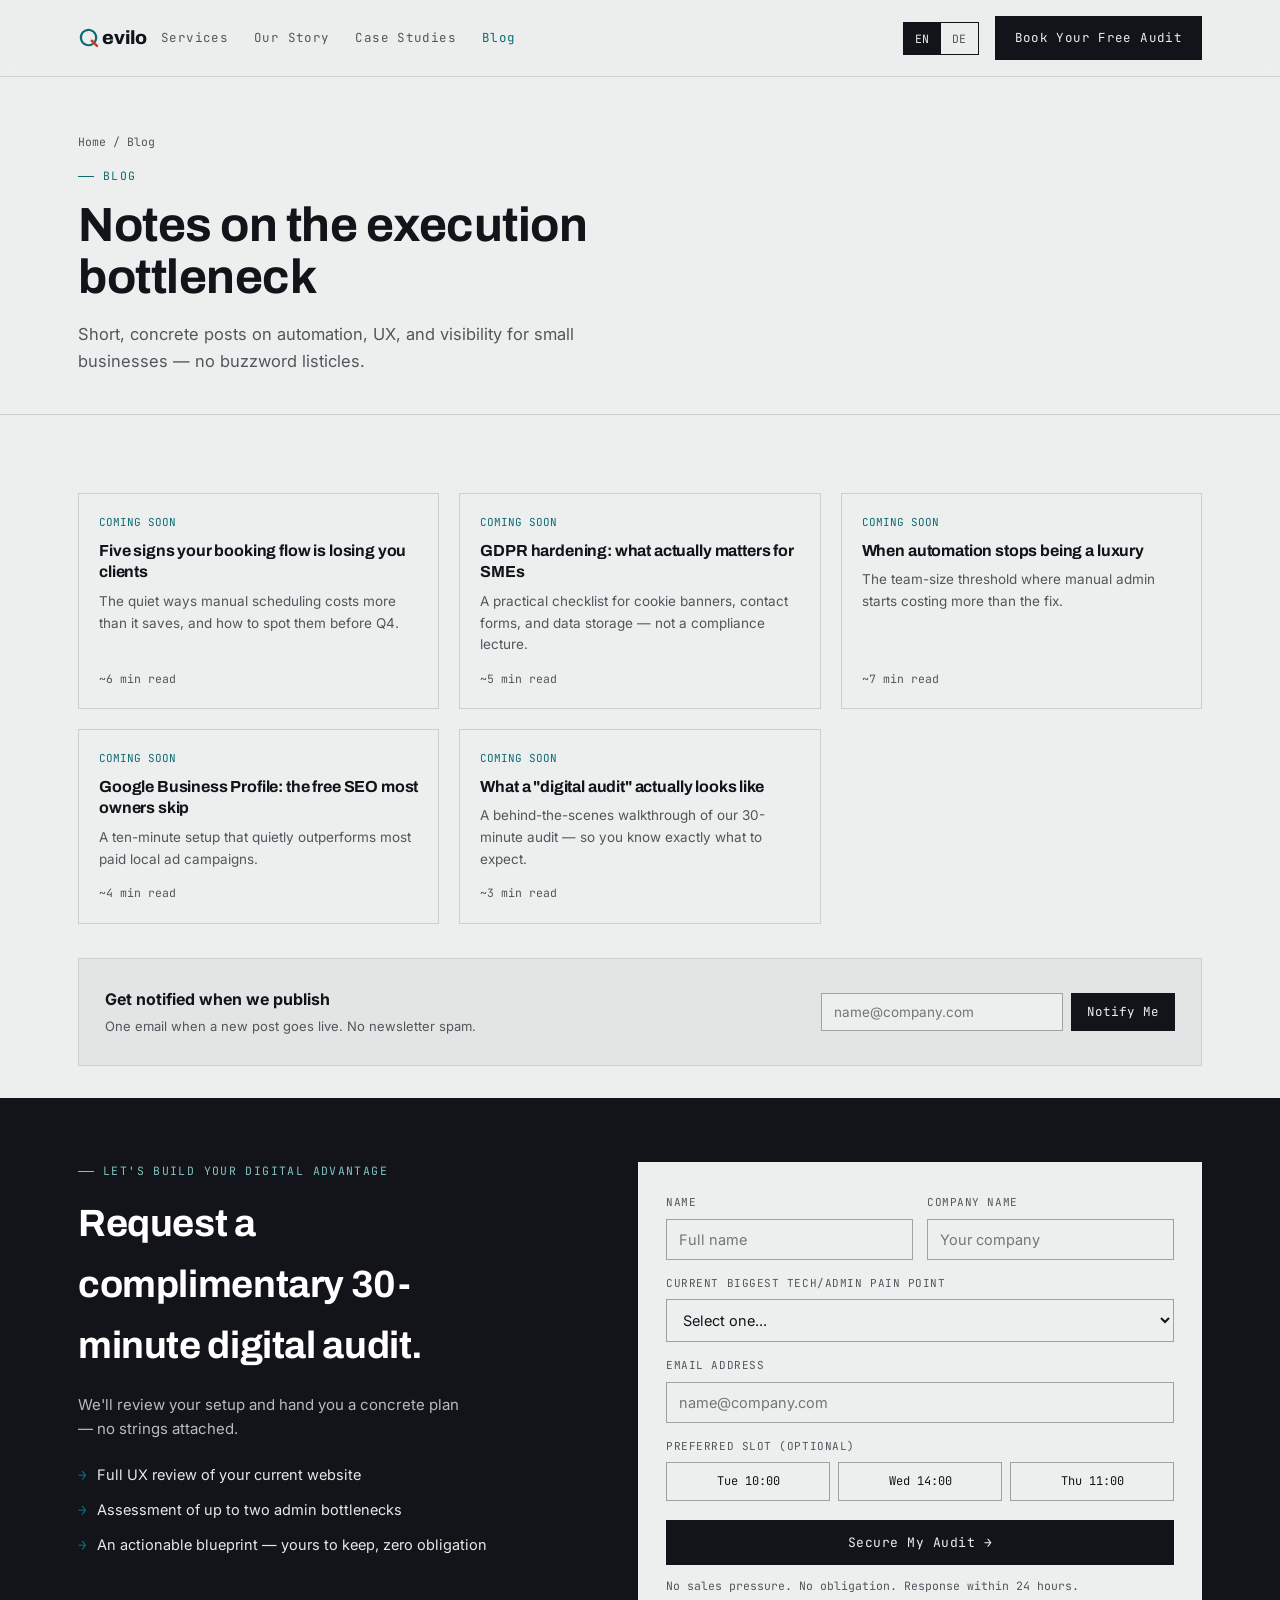
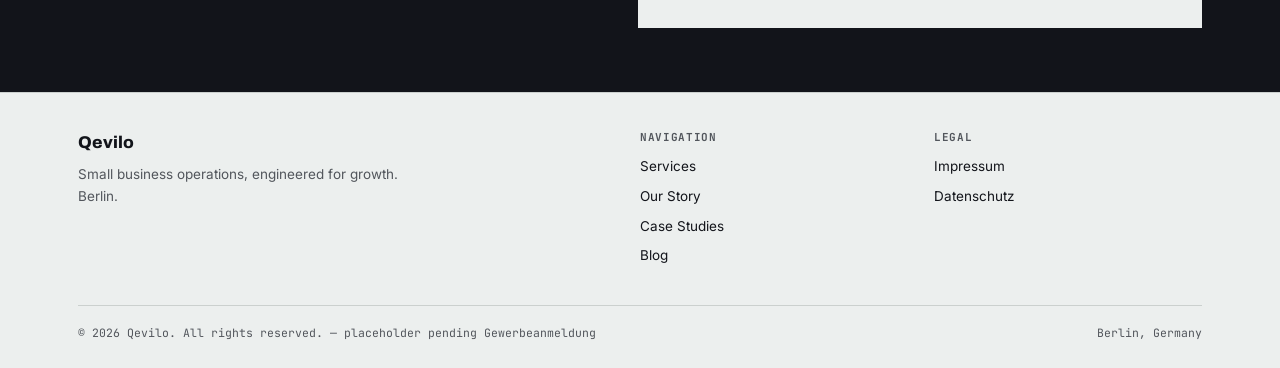
==== blog.html @ d96c0acb "Add files via upload" ====
<!DOCTYPE html>
<html lang="en" id="htmlRoot">
<head>
<meta charset="UTF-8">
<meta name="viewport" content="width=device-width, initial-scale=1.0">
<title>Blog — Qevilo</title>
<link rel="preconnect" href="https://fonts.googleapis.com">
<link href="https://fonts.googleapis.com/css2?family=Archivo:wght@500;600;700;800&family=Inter:wght@400;500;600&family=JetBrains+Mono:wght@400;500&display=swap" rel="stylesheet">
<style>
:root{
  --paper:#ECEFEE; --paper-alt:#E1E5E3; --ink:#12141A; --ink-soft:#52565C;
  --teal:#0E6B72; --teal-soft:#DCEAE9; --copper:#B5652D;
  --line:#CBD0CE; --line-strong:#9CA3A0;
  --display:'Archivo',sans-serif; --body:'Inter',sans-serif; --mono:'JetBrains Mono',monospace;
}
*{box-sizing:border-box;}
html{scroll-behavior:smooth;}
body{margin:0;background:var(--paper);color:var(--ink);font-family:var(--body);line-height:1.6;font-size:16px;-webkit-font-smoothing:antialiased;}
a{color:inherit;text-decoration:none;}
.wrap{max-width:1180px;margin:0 auto;padding:0 28px;}
h1,h2,h3{font-family:var(--display);font-weight:700;margin:0;letter-spacing:-0.01em;}
h2{font-size:clamp(27px,3.2vw,38px);}
.eyebrow{font-family:var(--mono);font-size:11.5px;letter-spacing:.12em;text-transform:uppercase;color:var(--teal);display:flex;align-items:center;gap:9px;margin-bottom:14px;}
.eyebrow::before{content:"";width:16px;height:1px;background:var(--teal);}
.spec-tag{font-family:var(--mono);font-size:11px;letter-spacing:.04em;padding:5px 9px;border:1px solid var(--line-strong);color:var(--ink-soft);display:inline-block;}
.ruler{height:22px;background-image:repeating-linear-gradient(90deg,var(--line-strong) 0 1px,transparent 1px 24px);border-bottom:1px solid var(--line);}
.bracket{position:relative;}
.bracket::before,.bracket::after{content:"";position:absolute;width:12px;height:12px;border:1.5px solid var(--teal);pointer-events:none;}
.bracket::before{top:-1px;left:-1px;border-right:none;border-bottom:none;}
.bracket::after{bottom:-1px;right:-1px;border-left:none;border-top:none;}

/* HEADER */
header{position:sticky;top:0;z-index:50;background:rgba(236,239,238,.94);backdrop-filter:blur(6px);border-bottom:1px solid var(--line);}
.navrow{display:flex;align-items:center;justify-content:space-between;padding:16px 28px;max-width:1180px;margin:0 auto;gap:14px;}
.brand{display:flex;align-items:center;gap:1px;font-family:var(--display);font-weight:800;font-size:19px;}
.brand-mark{width:23px;height:23px;flex:none;position:relative;top:1px;}
.nav-right{display:flex;align-items:center;gap:16px;margin-left:auto;}
nav{display:none;gap:26px;align-items:center;}
@media(min-width:980px){nav{display:flex;}}
nav a{font-family:var(--mono);font-size:12.5px;letter-spacing:.03em;color:var(--ink-soft);}
nav a:hover, nav a.active{color:var(--teal);}
.btn{font-family:var(--mono);font-size:12.5px;letter-spacing:.03em;padding:11px 19px;cursor:pointer;border:1px solid var(--ink);transition:all .15s;display:inline-block;}
.btn-primary{background:var(--ink);color:var(--paper);}
.btn-primary:hover{background:var(--teal);border-color:var(--teal);}
.btn-ghost{background:transparent;color:var(--ink);}
.btn-ghost:hover{border-color:var(--teal);color:var(--teal);}
.nav-cta{display:none;}
@media(min-width:720px){.nav-cta{display:inline-block;}}
.lang-toggle{display:flex;border:1px solid var(--ink);font-family:var(--mono);flex:none;}
.lang-btn{padding:8px 11px;background:transparent;border:none;cursor:pointer;color:var(--ink-soft);font-family:var(--mono);font-size:11.5px;letter-spacing:.03em;}
.lang-btn.active{background:var(--ink);color:var(--paper);}

/* SUBPAGE HERO */
.subhero{padding:56px 0 40px;border-bottom:1px solid var(--line);}
.subhero h1{font-size:clamp(32px,4.4vw,48px);line-height:1.08;max-width:20ch;}
.subhero p.lead{font-size:16.5px;color:var(--ink-soft);max-width:56ch;margin:18px 0 0;}
.crumb{font-family:var(--mono);font-size:11.5px;color:var(--ink-soft);margin-bottom:16px;}
.crumb a:hover{color:var(--teal);}

/* HOME HERO */
.hero{padding:70px 0 44px;}
.hero-grid{display:grid;grid-template-columns:1fr;gap:40px;align-items:center;}
@media(min-width:980px){.hero-grid{grid-template-columns:1.05fr .95fr;gap:24px;}}
.hero h1{font-size:clamp(34px,4.6vw,54px);line-height:1.06;}
.hero h1 .accent{color:var(--teal);}
.hero p.lead{font-size:17px;color:var(--ink-soft);max-width:48ch;margin:20px 0 28px;}
.hero-ctas{display:flex;gap:14px;flex-wrap:wrap;}
.spec-strip{display:flex;gap:10px;flex-wrap:wrap;margin-top:26px;}

.stripline{border-top:1px solid var(--line);border-bottom:1px solid var(--line);}
.stripgrid{display:grid;grid-template-columns:repeat(2,1fr);}
@media(min-width:720px){.stripgrid{grid-template-columns:repeat(3,1fr);}}
.stripcell{padding:20px 24px;border-right:1px solid var(--line);}
.stripcell:last-child{border-right:none;}
.stripcell p{margin:0;font-size:14px;color:var(--ink-soft);}
.stripcell .lbl{font-family:var(--mono);font-size:11px;color:var(--teal);letter-spacing:.06em;text-transform:uppercase;margin-bottom:6px;}

.sec-head{padding:62px 0 32px;}
.sec-head h2{max-width:20ch;}
.sec-sub{color:var(--ink-soft);max-width:58ch;margin-top:14px;font-size:15.5px;}

/* AUDIENCE CHIPS */
.chip-row{display:flex;gap:10px;flex-wrap:wrap;margin-top:20px;}
.chip{font-family:var(--mono);font-size:12px;padding:7px 13px;border:1px solid var(--line-strong);border-radius:999px;color:var(--ink-soft);}

/* PAIN */
.pain{background:var(--ink);color:var(--paper);}
.pain .eyebrow{color:#7FC4C0;}
.pain .eyebrow::before{background:#7FC4C0;}
.pain h2{color:#fff;max-width:24ch;}
.pain p{color:#B7BBC0;font-size:15.5px;max-width:70ch;margin:16px 0 0;}
.pain p strong{color:#fff;font-weight:600;}

/* GLANCE GRID (services discoverability) */
.glance-grid{display:grid;grid-template-columns:repeat(2,1fr);gap:1px;background:var(--line);border:1px solid var(--line);margin-top:24px;}
@media(min-width:700px){.glance-grid{grid-template-columns:repeat(4,1fr);}}
.glance-tile{background:var(--paper);padding:20px 16px;transition:background .15s;}
.glance-tile:hover{background:var(--teal-soft);}
.glance-tile .gicon{font-size:18px;margin-bottom:8px;}
.glance-tile .gtitle{font-family:var(--display);font-weight:700;font-size:13.5px;line-height:1.3;margin-bottom:4px;}
.glance-tile .gline{font-size:12px;color:var(--ink-soft);line-height:1.4;}

/* PILLARS */
.pillar-block{padding:50px 0;border-top:1px solid var(--line);}
.pillar-head{display:flex;align-items:baseline;gap:14px;flex-wrap:wrap;margin-bottom:8px;}
.pillar-head .picon{font-size:24px;}
.pillar-head h2{font-size:26px;max-width:none;}
.pillar-intro{color:var(--ink-soft);font-size:15px;max-width:64ch;margin:10px 0 26px;}
.svc-grid{display:grid;grid-template-columns:1fr;gap:1px;background:var(--line);border:1px solid var(--line);}
@media(min-width:760px){.svc-grid{grid-template-columns:repeat(3,1fr);}}
.svc-card{background:var(--paper);padding:24px 22px;}
.svc-card .snum{font-family:var(--mono);font-size:11px;color:var(--teal);letter-spacing:.06em;margin-bottom:8px;}
.svc-card h3{font-size:16.5px;margin:0 0 9px;line-height:1.35;}
.svc-card p{font-size:13.5px;color:var(--ink-soft);margin:0 0 10px;}
.svc-card .outcome{font-family:var(--mono);font-size:11.5px;color:var(--copper);border-top:1px solid var(--line);padding-top:10px;margin-top:10px;}

/* Legacy compact pillar card (used on home teaser) */
.pillars-grid{display:grid;grid-template-columns:1fr;gap:1px;background:var(--line);border:1px solid var(--line);margin-top:10px;}
@media(min-width:820px){.pillars-grid{grid-template-columns:repeat(4,1fr);}}
.pillar-card{background:var(--paper);padding:26px 22px;}
.pillar-card .picon{font-size:20px;margin-bottom:10px;}
.pillar-card .pnum{font-family:var(--mono);font-size:11px;color:var(--teal);letter-spacing:.06em;}
.pillar-card h3{font-size:16.5px;margin:8px 0 8px;line-height:1.3;}
.pillar-card>p.desc{font-size:13.5px;color:var(--ink-soft);margin:0 0 12px;}
.pillar-card .more{font-family:var(--mono);font-size:11.5px;color:var(--teal);}

/* LIFECYCLE */
.life-list{display:grid;grid-template-columns:1fr;gap:1px;background:var(--line);border:1px solid var(--line);margin-top:20px;}
@media(min-width:820px){.life-list{grid-template-columns:repeat(3,1fr);}}
.life-item{background:var(--paper);padding:26px 24px;}
.life-item .ln{font-family:var(--mono);font-size:11px;color:var(--copper);letter-spacing:.06em;margin-bottom:8px;}
.life-item h4{font-family:var(--display);font-size:17px;margin:0 0 8px;font-weight:700;}
.life-item p{font-size:13.5px;color:var(--ink-soft);margin:0;}

/* VALUES (our story) */
.value-grid{display:grid;grid-template-columns:1fr;gap:1px;background:var(--line);border:1px solid var(--line);margin-top:20px;}
@media(min-width:760px){.value-grid{grid-template-columns:repeat(3,1fr);}}
.value-card{background:var(--paper);padding:26px 22px;}
.value-card .vnum{font-family:var(--mono);font-size:11px;color:var(--teal);letter-spacing:.06em;margin-bottom:8px;}
.value-card h3{font-size:17px;margin:0 0 8px;}
.value-card p{font-size:13.5px;color:var(--ink-soft);margin:0;}

.who{border-top:1px solid var(--line);border-bottom:1px solid var(--line);}

.about{border-top:1px solid var(--line);border-bottom:1px solid var(--line);background:var(--paper-alt);}
.about-grid{display:grid;grid-template-columns:1fr;gap:30px;padding:60px 0;}
@media(min-width:900px){.about-grid{grid-template-columns:1fr 1fr;}}
.about h2{max-width:none;}
.about p{color:var(--ink-soft);font-size:15px;margin:16px 0 0;}
.about-specs{display:flex;flex-direction:column;gap:1px;background:var(--line);border:1px solid var(--line);align-self:start;}
.about-spec{background:var(--paper);padding:16px 20px;display:flex;justify-content:space-between;font-family:var(--mono);font-size:12.5px;gap:10px;}
.about-spec span:first-child{color:var(--ink-soft);}
.about-spec span:last-child{color:var(--ink);font-weight:500;text-align:right;}

/* CASE STUDIES / PILOT */
.pilot-grid{display:grid;grid-template-columns:1fr;gap:1px;background:var(--line);border:1px solid var(--line);margin-top:20px;}
@media(min-width:800px){.pilot-grid{grid-template-columns:repeat(3,1fr);}}
.pilot-card{background:var(--paper);padding:26px 22px;}
.pilot-card .slot{font-family:var(--mono);font-size:11px;color:var(--teal);letter-spacing:.06em;margin-bottom:9px;}
.pilot-card h4{font-family:var(--display);font-size:17px;margin:0 0 8px;}
.pilot-card p{color:var(--ink-soft);font-size:13.5px;margin:0;}

.includes-grid{display:grid;grid-template-columns:1fr;gap:1px;background:var(--line);border:1px solid var(--line);margin-top:20px;}
@media(min-width:760px){.includes-grid{grid-template-columns:repeat(2,1fr);}}
.includes-card{background:var(--paper);padding:22px;display:flex;gap:14px;align-items:flex-start;}
.includes-card .inum{font-family:var(--mono);font-size:13px;color:var(--copper);flex:none;}
.includes-card h4{font-size:15.5px;margin:0 0 6px;}
.includes-card p{font-size:13.5px;color:var(--ink-soft);margin:0;}

/* BLOG */
.blog-grid{display:grid;grid-template-columns:1fr;gap:20px;margin-top:16px;}
@media(min-width:760px){.blog-grid{grid-template-columns:repeat(3,1fr);}}
.blog-card{border:1px solid var(--line);background:var(--paper);padding:20px;display:flex;flex-direction:column;}
.blog-card .date{font-family:var(--mono);font-size:11px;color:var(--teal);margin-bottom:8px;}
.blog-card h3{font-size:16px;margin:0 0 8px;line-height:1.35;}
.blog-card p{font-size:13.5px;color:var(--ink-soft);margin:0;flex:1;}
.blog-card .rd{font-family:var(--mono);font-size:11.5px;color:var(--ink-soft);margin-top:14px;}
.notify-box{border:1px solid var(--line);background:var(--paper-alt);padding:28px 26px;margin-top:34px;display:flex;flex-wrap:wrap;gap:16px;align-items:center;justify-content:space-between;}
.notify-box h4{font-size:16px;margin:0 0 4px;}
.notify-box p{font-size:13px;color:var(--ink-soft);margin:0;}
.notify-form{display:flex;gap:8px;flex-wrap:wrap;}
.notify-form input{padding:10px 12px;border:1px solid var(--line-strong);background:var(--paper);font-family:var(--body);font-size:13.5px;min-width:220px;}
.notify-form button{padding:10px 16px;background:var(--ink);color:var(--paper);border:none;font-family:var(--mono);font-size:12.5px;cursor:pointer;}
.notify-form button:hover{background:var(--teal);}

/* FINAL CTA / FORM */
.final-cta{background:var(--ink);color:var(--paper);}
.final-grid{display:grid;grid-template-columns:1fr;gap:0;padding:64px 0;}
@media(min-width:940px){.final-grid{grid-template-columns:.95fr 1.05fr;gap:50px;}}
.final-cta h2{color:#fff;max-width:18ch;}
.final-cta .eyebrow{color:#7FC4C0;}
.final-cta .eyebrow::before{background:#7FC4C0;}
.final-intro{color:#B7BBC0;font-size:15px;margin:16px 0 22px;max-width:44ch;}
.checklist{list-style:none;margin:0;padding:0;display:flex;flex-direction:column;gap:12px;}
.checklist li{display:flex;gap:10px;align-items:flex-start;font-size:14.5px;color:#E6E8E6;}
.checklist li .ck{color:var(--teal);font-family:var(--mono);flex:none;}
.form-panel{background:var(--paper);color:var(--ink);padding:32px 28px;}
.field{margin-bottom:15px;}
.field label{display:block;font-family:var(--mono);font-size:11px;letter-spacing:.05em;text-transform:uppercase;color:var(--ink-soft);margin-bottom:7px;}
.field input,.field select,.field textarea{width:100%;padding:11px 12px;border:1px solid var(--line-strong);background:var(--paper);font-family:var(--body);font-size:14.5px;color:var(--ink);}
.field input:focus,.field select:focus,.field textarea:focus{outline:2px solid var(--teal);outline-offset:1px;border-color:var(--teal);}
.field-row{display:grid;grid-template-columns:1fr 1fr;gap:14px;}
.slot-grid{display:grid;grid-template-columns:repeat(3,1fr);gap:8px;margin-top:6px;}
.slot{font-family:var(--mono);font-size:12px;padding:9px 6px;text-align:center;border:1px solid var(--line-strong);cursor:pointer;background:var(--paper);transition:all .12s;}
.slot:hover{border-color:var(--teal);}
.slot.active{background:var(--teal);color:#fff;border-color:var(--teal);}
.submit-btn{width:100%;padding:14px;background:var(--ink);color:var(--paper);border:none;font-family:var(--mono);font-size:13px;letter-spacing:.04em;cursor:pointer;margin-top:4px;transition:background .15s;}
.submit-btn:hover{background:var(--teal);}
.form-note{font-family:var(--mono);font-size:11.5px;color:var(--ink-soft);margin-top:12px;}
.confirm{display:none;text-align:center;padding:30px 10px;}
.confirm.show{display:block;}
.confirm .check{width:42px;height:42px;border-radius:50%;background:var(--teal);color:#fff;display:flex;align-items:center;justify-content:center;margin:0 auto 14px;font-size:19px;}
.confirm h4{font-family:var(--display);font-size:18px;margin:0 0 8px;}
.confirm p{color:var(--ink-soft);font-size:13.5px;}

footer{border-top:1px solid var(--line);padding:36px 0 26px;}
.foot-grid{display:grid;grid-template-columns:1fr;gap:26px;}
@media(min-width:760px){.foot-grid{grid-template-columns:2fr 1fr 1fr;}}
.foot-brand{font-family:var(--display);font-weight:800;font-size:17px;margin-bottom:8px;}
.foot-col h5{font-family:var(--mono);font-size:11px;text-transform:uppercase;letter-spacing:.06em;color:var(--ink-soft);margin:0 0 10px;}
.foot-col a{display:block;font-size:13.5px;color:var(--ink);margin-bottom:8px;}
.foot-col a:hover{color:var(--teal);}
.foot-bottom{margin-top:30px;padding-top:18px;border-top:1px solid var(--line);display:flex;justify-content:space-between;flex-wrap:wrap;gap:10px;font-family:var(--mono);font-size:11.5px;color:var(--ink-soft);}
::selection{background:var(--teal);color:#fff;}
@media (prefers-reduced-motion: reduce){html{scroll-behavior:auto;}}

</style>
</head>
<body>

<header>
  <div class="navrow">
    <a href="index.html" class="brand">
      <svg class="brand-mark" viewBox="0 0 24 24" fill="none"><path d="M15.24 17.78A8 8 0 1 1 17.78 15.24" stroke="#0E6B72" stroke-width="2.2" stroke-linecap="round"/><path d="M14.3 14.3L19.8 19.8" stroke="#C23B2B" stroke-width="2.6" stroke-linecap="round"/></svg><span>evilo</span>
    </a>
    <nav>
      <a href="services.html" data-en="Services" data-de="Leistungen">Services</a>
      <a href="our-story.html" data-en="Our Story" data-de="Unsere Geschichte">Our Story</a>
      <a href="case-studies.html" data-en="Case Studies" data-de="Referenzen">Case Studies</a>
      <a href="blog.html" class="active" data-en="Blog" data-de="Blog">Blog</a>
    </nav>
    <div class="nav-right">
      <div class="lang-toggle">
        <button class="lang-btn active" data-lang="en">EN</button>
        <button class="lang-btn" data-lang="de">DE</button>
      </div>
      <a href="#audit" class="btn btn-primary nav-cta" data-en="Book Your Free Audit" data-de="Kostenlosen Audit buchen">Book Your Free Audit</a>
    </div>
  </div>
</header>

<main>

  <section class="subhero">
    <div class="wrap">
      <div class="crumb"><a href="index.html" data-en="Home" data-de="Start">Home</a> / <span data-en="Blog" data-de="Blog">Blog</span></div>
      <div class="eyebrow" data-en="BLOG" data-de="BLOG">BLOG</div>
      <h1 data-en="Notes on the execution bottleneck" data-de="Notizen zum Umsetzungsengpass">Notes on the execution bottleneck</h1>
      <p class="lead" data-en="Short, concrete posts on automation, UX, and visibility for small businesses — no buzzword listicles." data-de="Kurze, konkrete Beiträge zu Automatisierung, UX und Sichtbarkeit für kleine Unternehmen — keine Buzzword-Listicles.">Short, concrete posts on automation, UX, and visibility for small businesses — no buzzword listicles.</p>
    </div>
  </section>

  <section class="sec-head">
    <div class="wrap">
      <div class="blog-grid">
        <div class="blog-card">
          <div class="date" data-en="COMING SOON" data-de="IN KÜRZE">COMING SOON</div>
          <h3 data-en="Five signs your booking flow is losing you clients" data-de="Fünf Anzeichen, dass Ihr Buchungsprozess Kunden kostet">Five signs your booking flow is losing you clients</h3>
          <p data-en="The quiet ways manual scheduling costs more than it saves, and how to spot them before Q4." data-de="Wie manuelle Terminplanung still und leise mehr kostet, als sie spart — und wie Sie es rechtzeitig erkennen.">The quiet ways manual scheduling costs more than it saves, and how to spot them before Q4.</p>
          <div class="rd" data-en="~6 min read" data-de="~6 Min. Lesezeit">~6 min read</div>
        </div>
        <div class="blog-card">
          <div class="date" data-en="COMING SOON" data-de="IN KÜRZE">COMING SOON</div>
          <h3 data-en="GDPR hardening: what actually matters for SMEs" data-de="DSGVO-Härtung: Was für KMU wirklich zählt">GDPR hardening: what actually matters for SMEs</h3>
          <p data-en="A practical checklist for cookie banners, contact forms, and data storage — not a compliance lecture." data-de="Eine praktische Checkliste für Cookie-Banner, Kontaktformulare und Datenspeicherung — keine Compliance-Vorlesung.">A practical checklist for cookie banners, contact forms, and data storage — not a compliance lecture.</p>
          <div class="rd" data-en="~5 min read" data-de="~5 Min. Lesezeit">~5 min read</div>
        </div>
        <div class="blog-card">
          <div class="date" data-en="COMING SOON" data-de="IN KÜRZE">COMING SOON</div>
          <h3 data-en="When automation stops being a luxury" data-de="Wann Automatisierung kein Luxus mehr ist">When automation stops being a luxury</h3>
          <p data-en="The team-size threshold where manual admin starts costing more than the fix." data-de="Ab welcher Teamgröße manuelle Verwaltung mehr kostet als die Lösung.">The team-size threshold where manual admin starts costing more than the fix.</p>
          <div class="rd" data-en="~7 min read" data-de="~7 Min. Lesezeit">~7 min read</div>
        </div>
        <div class="blog-card">
          <div class="date" data-en="COMING SOON" data-de="IN KÜRZE">COMING SOON</div>
          <h3 data-en="Google Business Profile: the free SEO most owners skip" data-de="Google-Unternehmensprofil: die kostenlose SEO, die viele auslassen">Google Business Profile: the free SEO most owners skip</h3>
          <p data-en="A ten-minute setup that quietly outperforms most paid local ad campaigns." data-de="Ein Zehn-Minuten-Setup, das die meisten bezahlten lokalen Kampagnen leise übertrifft.">A ten-minute setup that quietly outperforms most paid local ad campaigns.</p>
          <div class="rd" data-en="~4 min read" data-de="~4 Min. Lesezeit">~4 min read</div>
        </div>
        <div class="blog-card">
          <div class="date" data-en="COMING SOON" data-de="IN KÜRZE">COMING SOON</div>
          <h3 data-en="What a 'digital audit' actually looks like" data-de="Wie ein „Digital-Audit“ wirklich aussieht">What a "digital audit" actually looks like</h3>
          <p data-en="A behind-the-scenes walkthrough of our 30-minute audit — so you know exactly what to expect." data-de="Ein Blick hinter die Kulissen unseres 30-minütigen Audits — damit Sie genau wissen, was Sie erwartet.">A behind-the-scenes walkthrough of our 30-minute audit — so you know exactly what to expect.</p>
          <div class="rd" data-en="~3 min read" data-de="~3 Min. Lesezeit">~3 min read</div>
        </div>
      </div>

      <div class="notify-box">
        <div>
          <h4 data-en="Get notified when we publish" data-de="Benachrichtigung bei Veröffentlichung">Get notified when we publish</h4>
          <p data-en="One email when a new post goes live. No newsletter spam." data-de="Eine E-Mail, wenn ein neuer Beitrag online ist. Kein Newsletter-Spam.">One email when a new post goes live. No newsletter spam.</p>
        </div>
        <form id="notifyForm" class="notify-form">
          <input type="email" required data-en-ph="name@company.com" data-de-ph="name@firma.de" placeholder="name@company.com">
          <button type="submit" data-en="Notify Me" data-de="Benachrichtigen">Notify Me</button>
        </form>
      </div>
    </div>
  </section>

  <!-- FINAL CTA -->
  <section id="audit" class="final-cta">
    <div class="wrap">
      <div class="final-grid">
        <div>
          <div class="eyebrow" data-en="LET'S BUILD YOUR DIGITAL ADVANTAGE" data-de="LASSEN SIE UNS IHREN VORTEIL AUFBAUEN">LET'S BUILD YOUR DIGITAL ADVANTAGE</div>
          <h2 data-en="Request a complimentary 30-minute digital audit." data-de="Kostenloses 30-minütiges Digital-Audit anfragen.">Request a complimentary 30-minute digital audit.</h2>
          <p class="final-intro" data-en="We'll review your setup and hand you a concrete plan — no strings attached." data-de="Wir prüfen Ihre Situation und liefern Ihnen einen konkreten Plan — ganz ohne Verpflichtung.">We'll review your setup and hand you a concrete plan — no strings attached.</p>
          <ul class="checklist">
            <li><span class="ck">→</span><span data-en="Full UX review of your current website" data-de="Vollständige UX-Prüfung Ihrer aktuellen Webseite">Full UX review of your current website</span></li>
            <li><span class="ck">→</span><span data-en="Assessment of up to two admin bottlenecks" data-de="Bewertung von bis zu zwei Verwaltungsengpässen">Assessment of up to two admin bottlenecks</span></li>
            <li><span class="ck">→</span><span data-en="An actionable blueprint — yours to keep, zero obligation" data-de="Ein umsetzbarer Plan — für Sie, ganz ohne Verpflichtung">An actionable blueprint — yours to keep, zero obligation</span></li>
          </ul>
        </div>
        <div class="form-panel">
          <form id="auditForm">
            <div class="field-row">
              <div class="field"><label data-en="Name" data-de="Name">Name</label><input id="fname" type="text" required data-en-ph="Full name" data-de-ph="Vor- und Nachname" placeholder="Full name"></div>
              <div class="field"><label data-en="Company Name" data-de="Unternehmen">Company Name</label><input id="fcompany" type="text" required data-en-ph="Your company" data-de-ph="Firmenname" placeholder="Your company"></div>
            </div>
            <div class="field">
              <label data-en="Current Biggest Tech/Admin Pain Point" data-de="Größte aktuelle Herausforderung">Current Biggest Tech/Admin Pain Point</label>
              <select id="fpain" required>
                <option value="" data-en="Select one..." data-de="Bitte wählen...">Select one...</option>
                <option data-en="Outdated Website" data-de="Veraltete Webseite">Outdated Website</option>
                <option data-en="Manual Data Entry" data-de="Manuelle Dateneingabe">Manual Data Entry</option>
                <option data-en="Disconnected Software" data-de="Getrennte Software-Tools">Disconnected Software</option>
                <option data-en="Low Visibility / SEO" data-de="Geringe Sichtbarkeit / SEO">Low Visibility / SEO</option>
                <option data-en="Other" data-de="Sonstiges">Other</option>
              </select>
            </div>
            <div class="field"><label data-en="Email Address" data-de="E-Mail-Adresse">Email Address</label><input id="femail" type="email" required data-en-ph="name@company.com" data-de-ph="name@firma.de" placeholder="name@company.com"></div>
            <div class="field">
              <label data-en="Preferred Slot (optional)" data-de="Wunschtermin (optional)">Preferred Slot (optional)</label>
              <div class="slot-grid">
                <div class="slot" data-en-slot="Tue 14.07 · 10:00" data-de-slot="Di 14.07 · 10:00">Tue 10:00</div>
                <div class="slot" data-en-slot="Wed 15.07 · 14:00" data-de-slot="Mi 15.07 · 14:00">Wed 14:00</div>
                <div class="slot" data-en-slot="Thu 16.07 · 11:00" data-de-slot="Do 16.07 · 11:00">Thu 11:00</div>
              </div>
            </div>
            <button type="submit" class="submit-btn" data-en="Secure My Audit →" data-de="Audit jetzt sichern →">Secure My Audit →</button>
            <div class="form-note" data-en="No sales pressure. No obligation. Response within 24 hours." data-de="Kein Verkaufsdruck. Keine Verpflichtung. Antwort innerhalb von 24 Stunden.">No sales pressure. No obligation. Response within 24 hours.</div>
          </form>
          <div class="confirm" id="confirmBox">
            <div class="check">✓</div>
            <h4 data-en="Audit request received." data-de="Anfrage erhalten.">Audit request received.</h4>
            <p id="confirmText" data-en="We'll confirm your slot by email within 24 hours." data-de="Wir bestätigen Ihren Termin per E-Mail innerhalb von 24 Stunden.">We'll confirm your slot by email within 24 hours.</p>
          </div>
        </div>
      </div>
    </div>
  </section>

</main>

<footer>
  <div class="wrap">
    <div class="foot-grid">
      <div>
        <div class="foot-brand">Qevilo</div>
        <p style="color:var(--ink-soft);font-size:13.5px;max-width:36ch;margin:0;" data-en="Small business operations, engineered for growth. Berlin." data-de="Prozesse für kleine Unternehmen, konstruiert für Wachstum. Berlin.">Small business operations, engineered for growth. Berlin.</p>
      </div>
      <div class="foot-col">
        <h5 data-en="Navigation" data-de="Navigation">Navigation</h5>
        <a href="services.html" data-en="Services" data-de="Leistungen">Services</a>
        <a href="our-story.html" data-en="Our Story" data-de="Unsere Geschichte">Our Story</a>
        <a href="case-studies.html" data-en="Case Studies" data-de="Referenzen">Case Studies</a>
        <a href="blog.html" data-en="Blog" data-de="Blog">Blog</a>
      </div>
      <div class="foot-col">
        <h5 data-en="Legal" data-de="Rechtliches">Legal</h5>
        <a href="#">Impressum</a>
        <a href="#">Datenschutz</a>
      </div>
    </div>
    <div class="foot-bottom">
      <span data-en="© 2026 Qevilo. All rights reserved. — placeholder pending Gewerbeanmeldung" data-de="© 2026 Qevilo. Alle Rechte vorbehalten. — Platzhalter, wird nach Gewerbeanmeldung ergänzt">© 2026 Qevilo. All rights reserved. — placeholder pending Gewerbeanmeldung</span>
      <span data-en="Berlin, Germany" data-de="Berlin, Deutschland">Berlin, Germany</span>
    </div>
  </div>
</footer>

<script>
var currentLang = 'en';

function applyLang(lang){
  currentLang = lang;
  var root = document.getElementById('htmlRoot');
  if(root) root.lang = lang;

  document.querySelectorAll('[data-en]:not([data-en-html]):not([data-en-ph]):not([data-en-slot])').forEach(function(el){
    var val = el.getAttribute('data-' + lang);
    if(val !== null) el.textContent = val;
  });
  document.querySelectorAll('[data-en-html]').forEach(function(el){
    var val = el.getAttribute('data-' + lang + '-html');
    if(val !== null) el.innerHTML = val;
  });
  document.querySelectorAll('[data-en-ph]').forEach(function(el){
    var val = el.getAttribute('data-' + lang + '-ph');
    if(val !== null) el.placeholder = val;
  });
  document.querySelectorAll('.slot[data-en-slot]').forEach(function(el){
    var full = el.getAttribute('data-' + lang + '-slot');
    if(full){
      var parts = full.split(' · ');
      var day = parts[0].split(' ')[0];
      var time = parts[1];
      el.textContent = day + ' ' + time;
    }
  });
  document.querySelectorAll('.lang-btn').forEach(function(b){
    b.classList.toggle('active', b.dataset.lang === lang);
  });
}

document.addEventListener('DOMContentLoaded', function(){
  document.querySelectorAll('.lang-btn').forEach(function(b){
    b.addEventListener('click', function(){ applyLang(b.dataset.lang); });
  });

  document.querySelectorAll('.slot').forEach(function(s){
    s.addEventListener('click', function(){
      document.querySelectorAll('.slot').forEach(function(x){x.classList.remove('active');});
      s.classList.add('active');
    });
  });

  var auditForm = document.getElementById('auditForm');
  if(auditForm){
    auditForm.addEventListener('submit', function(e){
      e.preventDefault();
      var active = document.querySelector('.slot.active');
      var nameField = document.getElementById('fname');
      var name = (nameField && nameField.value) || (currentLang === 'de' ? 'dort' : 'there');
      var firstName = name.split(' ')[0];
      var confirmText = document.getElementById('confirmText');
      var slotLabel = active ? active.getAttribute('data-' + currentLang + '-slot') : null;
      if(currentLang === 'de'){
        confirmText.textContent = slotLabel
          ? 'Wir bestätigen Ihr Audit am ' + slotLabel + ' per E-Mail innerhalb von 24 Stunden, ' + firstName + '.'
          : 'Wir melden uns innerhalb von 24 Stunden, um einen passenden Termin zu finden, ' + firstName + '.';
      } else {
        confirmText.textContent = slotLabel
          ? 'We\'ll confirm your audit for ' + slotLabel + ' by email within 24 hours, ' + firstName + '.'
          : 'We\'ll reach out within 24 hours to find a time that works, ' + firstName + '.';
      }
      this.style.display = 'none';
      document.getElementById('confirmBox').classList.add('show');
    });
  }

  var notifyForm = document.getElementById('notifyForm');
  if(notifyForm){
    notifyForm.addEventListener('submit', function(e){
      e.preventDefault();
      var btn = this.querySelector('button');
      btn.textContent = currentLang === 'de' ? 'Angemeldet ✓' : 'Subscribed ✓';
    });
  }
});

</script>
</body>
</html>
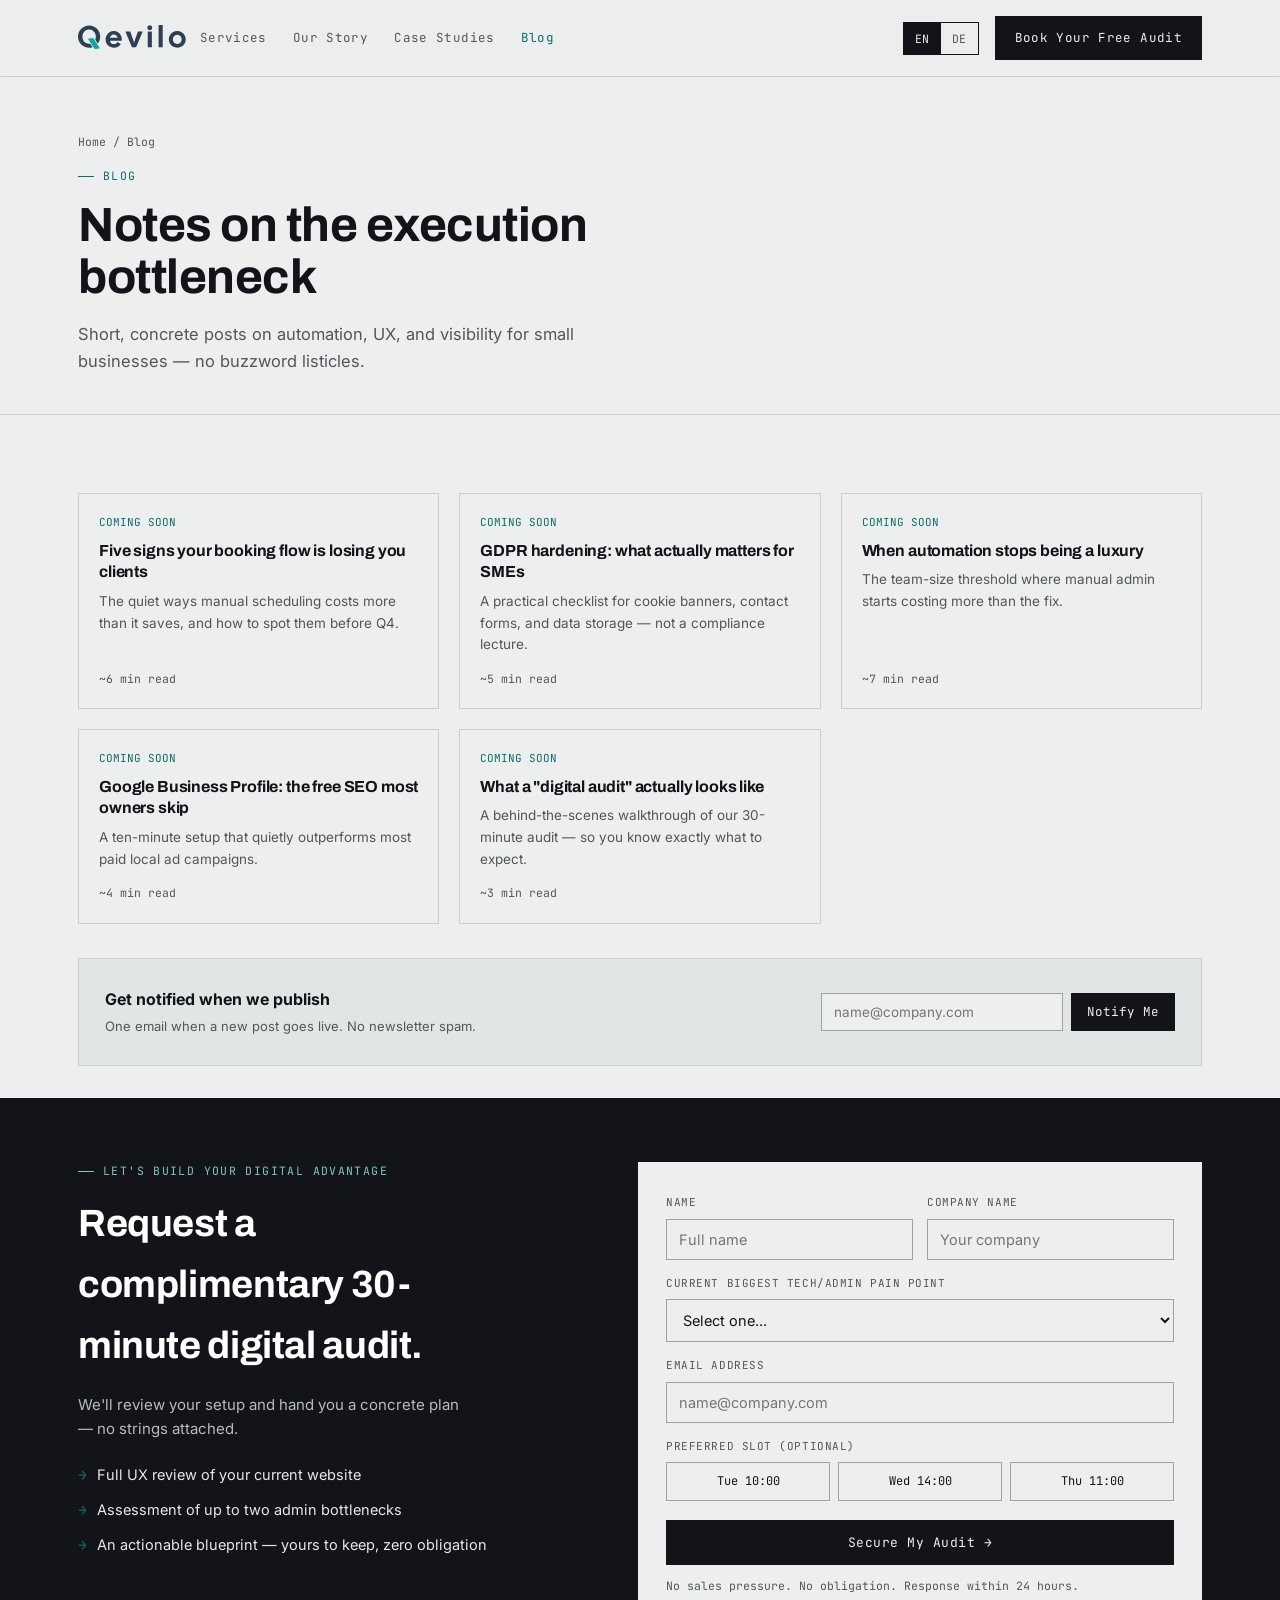
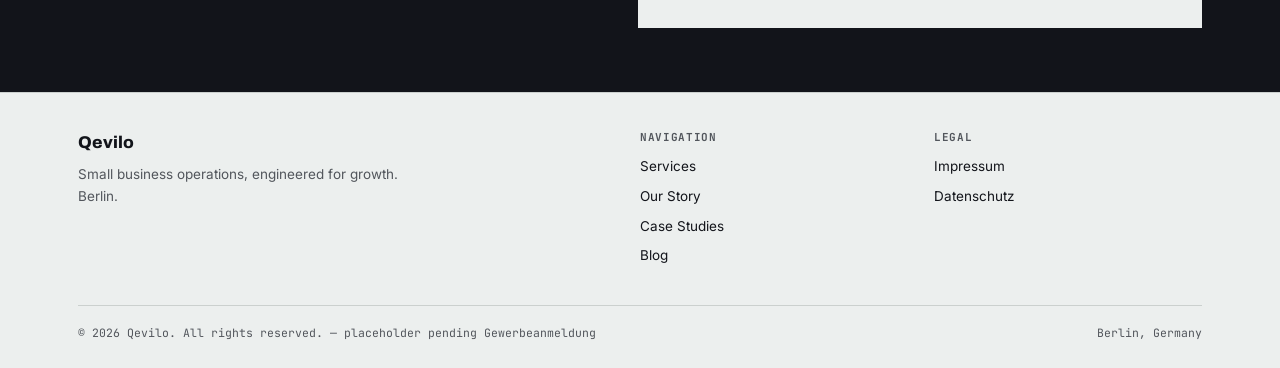
==== commit 60b44cc6: "Update blog.html Update homepage" ====
--- a/blog.html
+++ b/blog.html
@@ -32,8 +32,8 @@
 /* HEADER */
 header{position:sticky;top:0;z-index:50;background:rgba(236,239,238,.94);backdrop-filter:blur(6px);border-bottom:1px solid var(--line);}
 .navrow{display:flex;align-items:center;justify-content:space-between;padding:16px 28px;max-width:1180px;margin:0 auto;gap:14px;}
-.brand{display:flex;align-items:center;gap:1px;font-family:var(--display);font-weight:800;font-size:19px;}
-.brand-mark{width:23px;height:23px;flex:none;position:relative;top:1px;}
+.brand{display:flex;align-items:center;}
+.brand svg{height:26px;width:auto;display:block;}
 .nav-right{display:flex;align-items:center;gap:16px;margin-left:auto;}
 nav{display:none;gap:26px;align-items:center;}
 @media(min-width:980px){nav{display:flex;}}
@@ -230,8 +230,11 @@
 
 <header>
   <div class="navrow">
-    <a href="index.html" class="brand">
-      <svg class="brand-mark" viewBox="0 0 24 24" fill="none"><path d="M15.24 17.78A8 8 0 1 1 17.78 15.24" stroke="#0E6B72" stroke-width="2.2" stroke-linecap="round"/><path d="M14.3 14.3L19.8 19.8" stroke="#C23B2B" stroke-width="2.6" stroke-linecap="round"/></svg><span>evilo</span>
+    <a href="index.html" class="brand" aria-label="Qevilo home">
+      <svg width="713" height="172" viewBox="0 0 713 172" fill="none" xmlns="http://www.w3.org/2000/svg">
+<path d="M73.7305 3.43359C84.2344 3.43363 93.9304 5.38669 102.818 9.29199C111.706 13.0626 119.449 18.3147 126.048 25.0479C132.646 31.7811 137.764 39.5916 141.4 48.4795C145.171 57.3675 147.057 66.8619 147.057 76.9619C147.057 87.3312 145.104 97.0946 141.198 106.252C138.55 112.37 135.219 117.929 131.209 122.933L114.1 96.9043C116.543 90.8676 117.767 84.2204 117.767 76.9619C117.767 68.3434 115.948 60.4654 112.312 53.3281C108.811 46.1908 103.761 40.4675 97.1621 36.1582C90.6982 31.8489 82.8877 29.6944 73.7305 29.6943C64.5732 29.6943 56.6278 31.8489 49.8945 36.1582C43.2959 40.4675 38.178 46.1908 34.542 53.3281C31.0407 60.4654 29.29 68.3434 29.29 76.9619C29.29 85.4457 31.0408 93.2563 34.542 100.394C38.178 107.531 43.2959 113.255 49.8945 117.564C56.6278 121.739 64.5733 123.826 73.7305 123.826C76.2434 123.826 78.6713 123.655 81.0146 123.315L96.3408 146.631C94.0353 147.337 91.6834 147.951 89.2842 148.47C84.3016 149.547 79.117 150.086 73.7305 150.086C63.2265 150.086 53.4631 148.2 44.4404 144.43C35.5524 140.659 27.7411 135.407 21.0078 128.674C14.4093 121.941 9.22471 114.197 5.4541 105.444C1.8181 96.5563 0 87.0619 0 76.9619C7.3242e-06 66.8619 1.81811 57.3675 5.4541 48.4795C9.22473 39.5917 14.4093 31.7811 21.0078 25.0479C27.7411 18.3145 35.5524 13.0627 44.4404 9.29199C53.463 5.38671 63.2265 3.43359 73.7305 3.43359ZM236.856 39.7939C247.36 39.794 256.585 42.285 264.53 47.2676C272.61 52.2502 278.872 58.9838 283.316 67.4678C287.895 75.817 290.185 85.0417 290.185 95.1416C290.185 96.6229 290.117 98.1721 289.982 99.7881C289.848 101.404 289.645 103.087 289.376 104.838H210.798C212.279 111.033 215.243 116.083 219.687 119.988C224.265 123.893 229.989 125.846 236.856 125.846C242.782 125.846 247.899 124.499 252.208 121.806C256.652 119.112 260.086 115.746 262.51 111.706L283.721 127.664C279.546 134.263 273.284 139.65 264.935 143.824C256.585 147.999 247.226 150.086 236.856 150.086C226.083 150.086 216.589 147.595 208.374 142.612C200.16 137.63 193.763 131.031 189.185 122.816C184.741 114.467 182.519 105.242 182.519 95.1416C182.519 85.0417 184.875 75.817 189.588 67.4678C194.301 58.9838 200.698 52.2502 208.778 47.2676C216.993 42.285 226.353 39.7939 236.856 39.7939ZM656.763 39.9961C667.67 39.9962 677.299 42.4871 685.648 47.4697C694.132 52.4524 700.731 59.1185 705.444 67.4678C710.292 75.817 712.716 85.0417 712.716 95.1416C712.716 105.242 710.292 114.467 705.444 122.816C700.731 131.031 694.132 137.63 685.648 142.612C677.299 147.595 667.67 150.086 656.763 150.086C645.989 150.086 636.36 147.595 627.876 142.612C619.392 137.63 612.726 131.031 607.878 122.816C603.165 114.467 600.809 105.242 600.809 95.1416C600.809 85.0417 603.165 75.817 607.878 67.4678C612.726 59.1185 619.392 52.4524 627.876 47.4697C636.36 42.4871 645.989 39.9961 656.763 39.9961ZM366.539 102.414C368.424 107.801 369.905 113.389 370.982 119.18C372.06 113.389 373.541 107.801 375.427 102.414L396.435 42.4199H428.148L384.517 147.46H357.045L313.211 42.4199H345.53L366.539 102.414ZM488.762 147.46H461.491V42.4199H488.762V147.46ZM560.439 147.46H533.17V0H560.439V147.46ZM656.763 64.8418C650.972 64.8418 645.922 66.256 641.612 69.084C637.303 71.7773 633.937 75.4135 631.513 79.9922C629.223 84.5708 628.078 89.6204 628.078 95.1416C628.078 100.528 629.223 105.511 631.513 110.09C633.937 114.668 637.303 118.372 641.612 121.2C645.922 123.893 650.972 125.24 656.763 125.24C662.553 125.24 667.603 123.893 671.912 121.2C676.221 118.372 679.521 114.669 681.811 110.09C684.234 105.511 685.446 100.528 685.446 95.1416C685.446 89.6205 684.234 84.5707 681.811 79.9922C679.521 75.4135 676.221 71.7773 671.912 69.084C667.603 66.2561 662.553 64.8419 656.763 64.8418ZM236.452 63.2256C229.988 63.2256 224.467 65.1788 219.889 69.084C215.31 72.9893 212.279 78.1064 210.798 84.4355H262.712C261.231 78.6451 258.133 73.6628 253.42 69.4883C248.841 65.3136 243.185 63.2256 236.452 63.2256ZM475.025 1.61621C479.739 1.61624 483.644 3.23194 486.741 6.46387C489.839 9.5612 491.388 13.2649 491.388 17.5742C491.388 22.1528 489.838 25.9906 486.741 29.0879C483.644 32.1852 479.739 33.7343 475.025 33.7344C470.447 33.7344 466.542 32.1851 463.31 29.0879C460.212 25.856 458.663 22.0181 458.663 17.5742C458.663 13.2649 460.212 9.5612 463.31 6.46387C466.542 3.232 470.447 1.61621 475.025 1.61621Z" fill="#2D3F54"/>
+<path d="M65.3455 90.7039L100.726 86.46L145.047 153.884L110.871 159.96L65.3455 90.7039Z" fill="#0FA69D"/>
+</svg>
     </a>
     <nav>
       <a href="services.html" data-en="Services" data-de="Leistungen">Services</a>
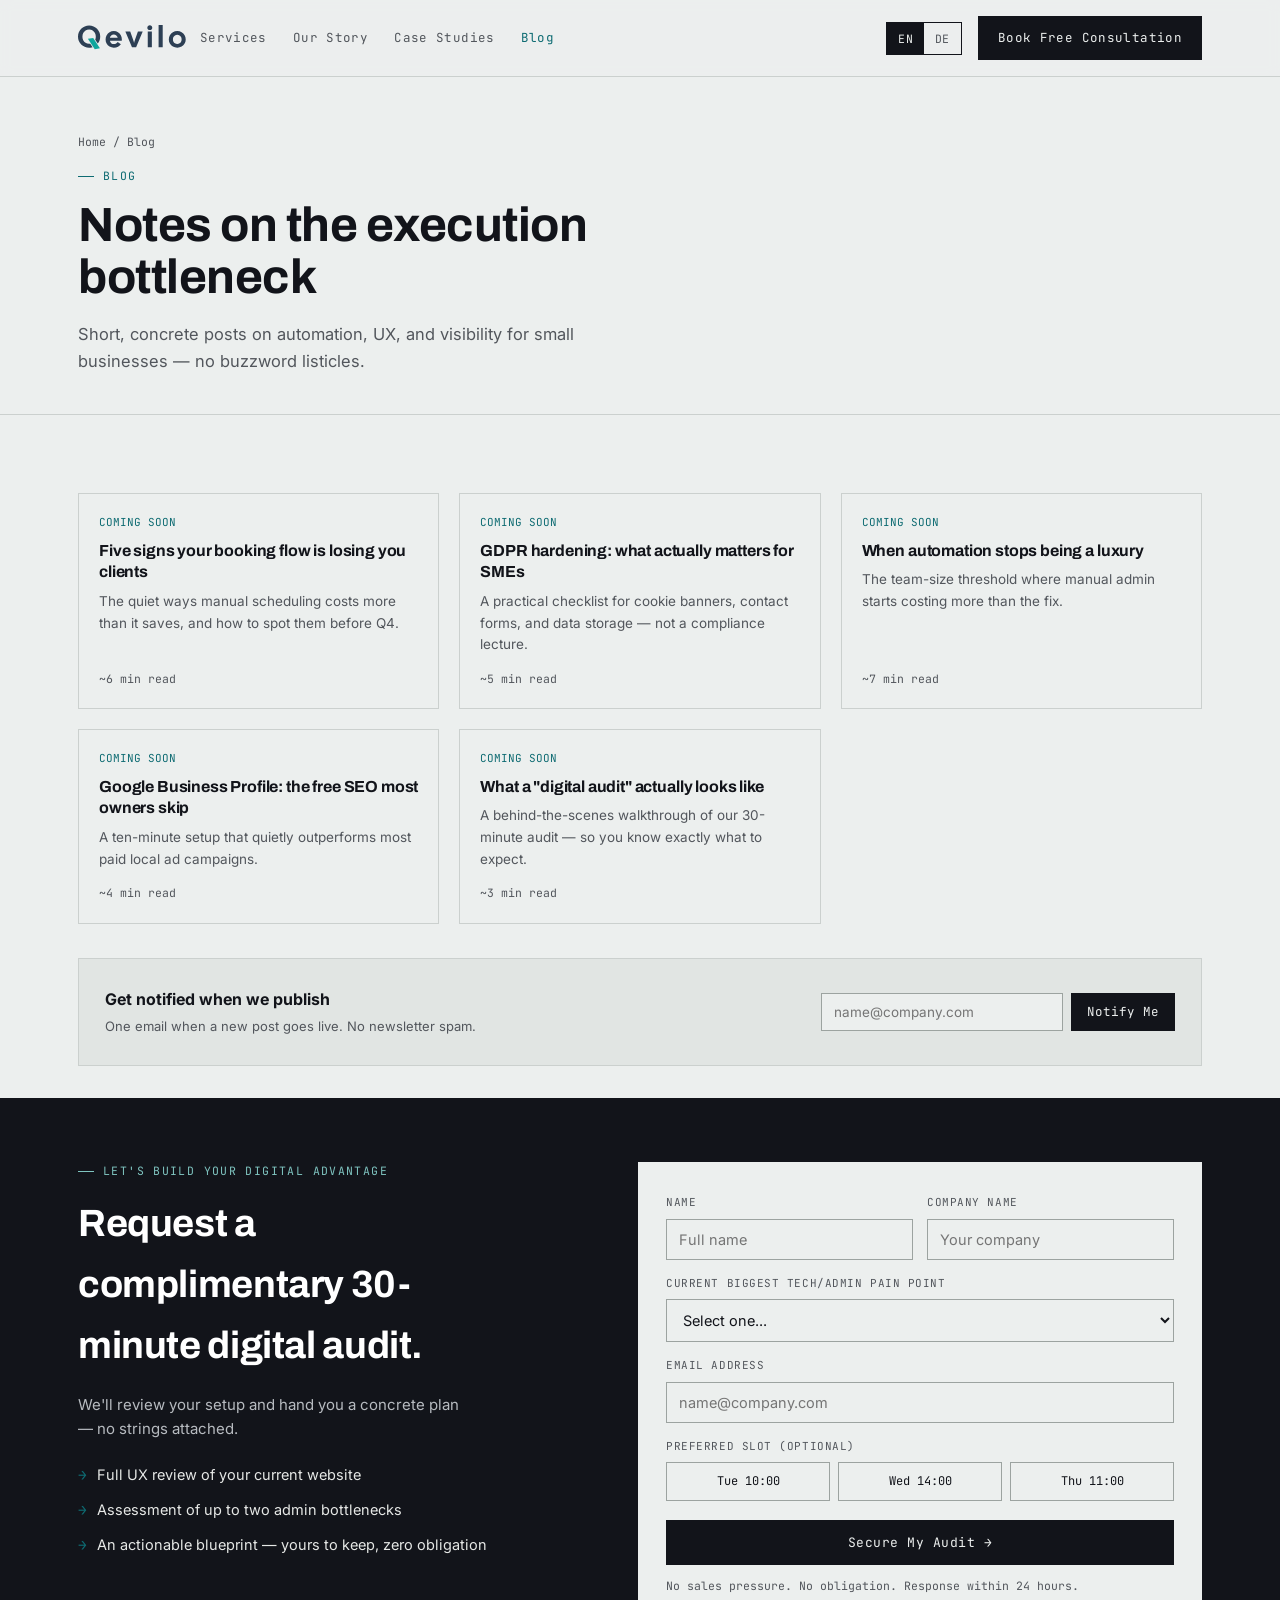
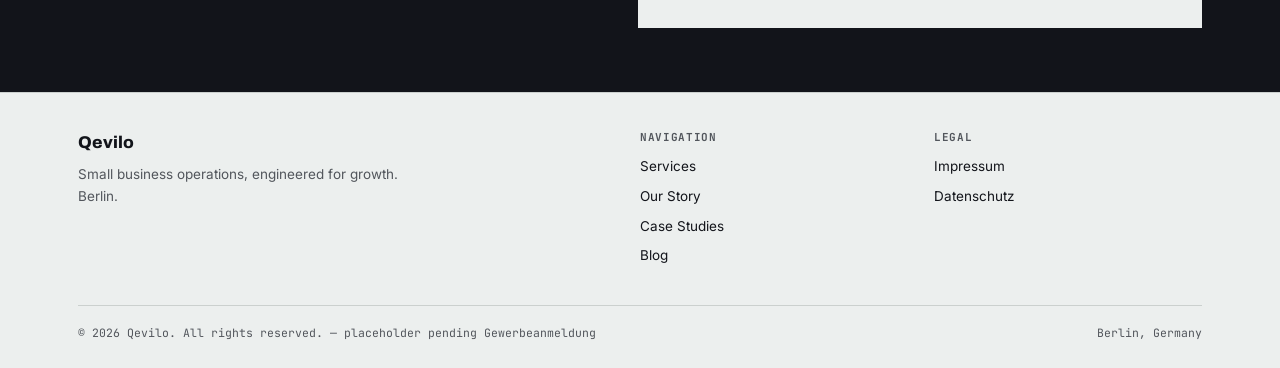
==== commit 4649ff5f: "Update blog.html integrated cal" ====
--- a/blog.html
+++ b/blog.html
@@ -247,7 +247,17 @@
         <button class="lang-btn active" data-lang="en">EN</button>
         <button class="lang-btn" data-lang="de">DE</button>
       </div>
-      <a href="#audit" class="btn btn-primary nav-cta" data-en="Book Your Free Audit" data-de="Kostenlosen Audit buchen">Book Your Free Audit</a>
+     <a
+href="#"
+class="btn btn-primary nav-cta"
+data-en="Book Free Consultation"
+data-de="Kostenlose Beratung buchen"
+data-cal-link="qevilo/30min"
+data-cal-namespace="30min"
+data-cal-config='{"layout":"month_view","useSlotsViewOnSmallScreen":"true"}'
+>
+Book Free Consultation
+</a>
     </div>
   </div>
 </header>
@@ -474,5 +484,48 @@
 });
 
 </script>
+  <!-- Cal.com -->
+<script type="text/javascript">
+(function (C, A, L) {
+  let p = function (a, ar) { a.q.push(ar); };
+  let d = C.document;
+  C.Cal = C.Cal || function () {
+    let cal = C.Cal;
+    let ar = arguments;
+    if (!cal.loaded) {
+      cal.ns = {};
+      cal.q = cal.q || [];
+      d.head.appendChild(d.createElement("script")).src = A;
+      cal.loaded = true;
+    }
+    if (ar[0] === L) {
+      const api = function () { p(api, arguments); };
+      const namespace = ar[1];
+      api.q = api.q || [];
+      if (typeof namespace === "string") {
+        cal.ns[namespace] = cal.ns[namespace] || api;
+        p(cal.ns[namespace], ar);
+        p(cal, ["initNamespace", namespace]);
+      } else {
+        p(cal, ar);
+      }
+      return;
+    }
+    p(cal, ar);
+  };
+})(window, "https://app.cal.eu/embed/embed.js", "init");
+
+Cal("init", "30min", {
+  origin: "https://app.cal.eu"
+});
+
+Cal.config = Cal.config || {};
+Cal.config.forwardQueryParams = true;
+
+Cal.ns["30min"]("ui", {
+  hideEventTypeDetails: false,
+  layout: "month_view"
+});
+</script>
 </body>
 </html>
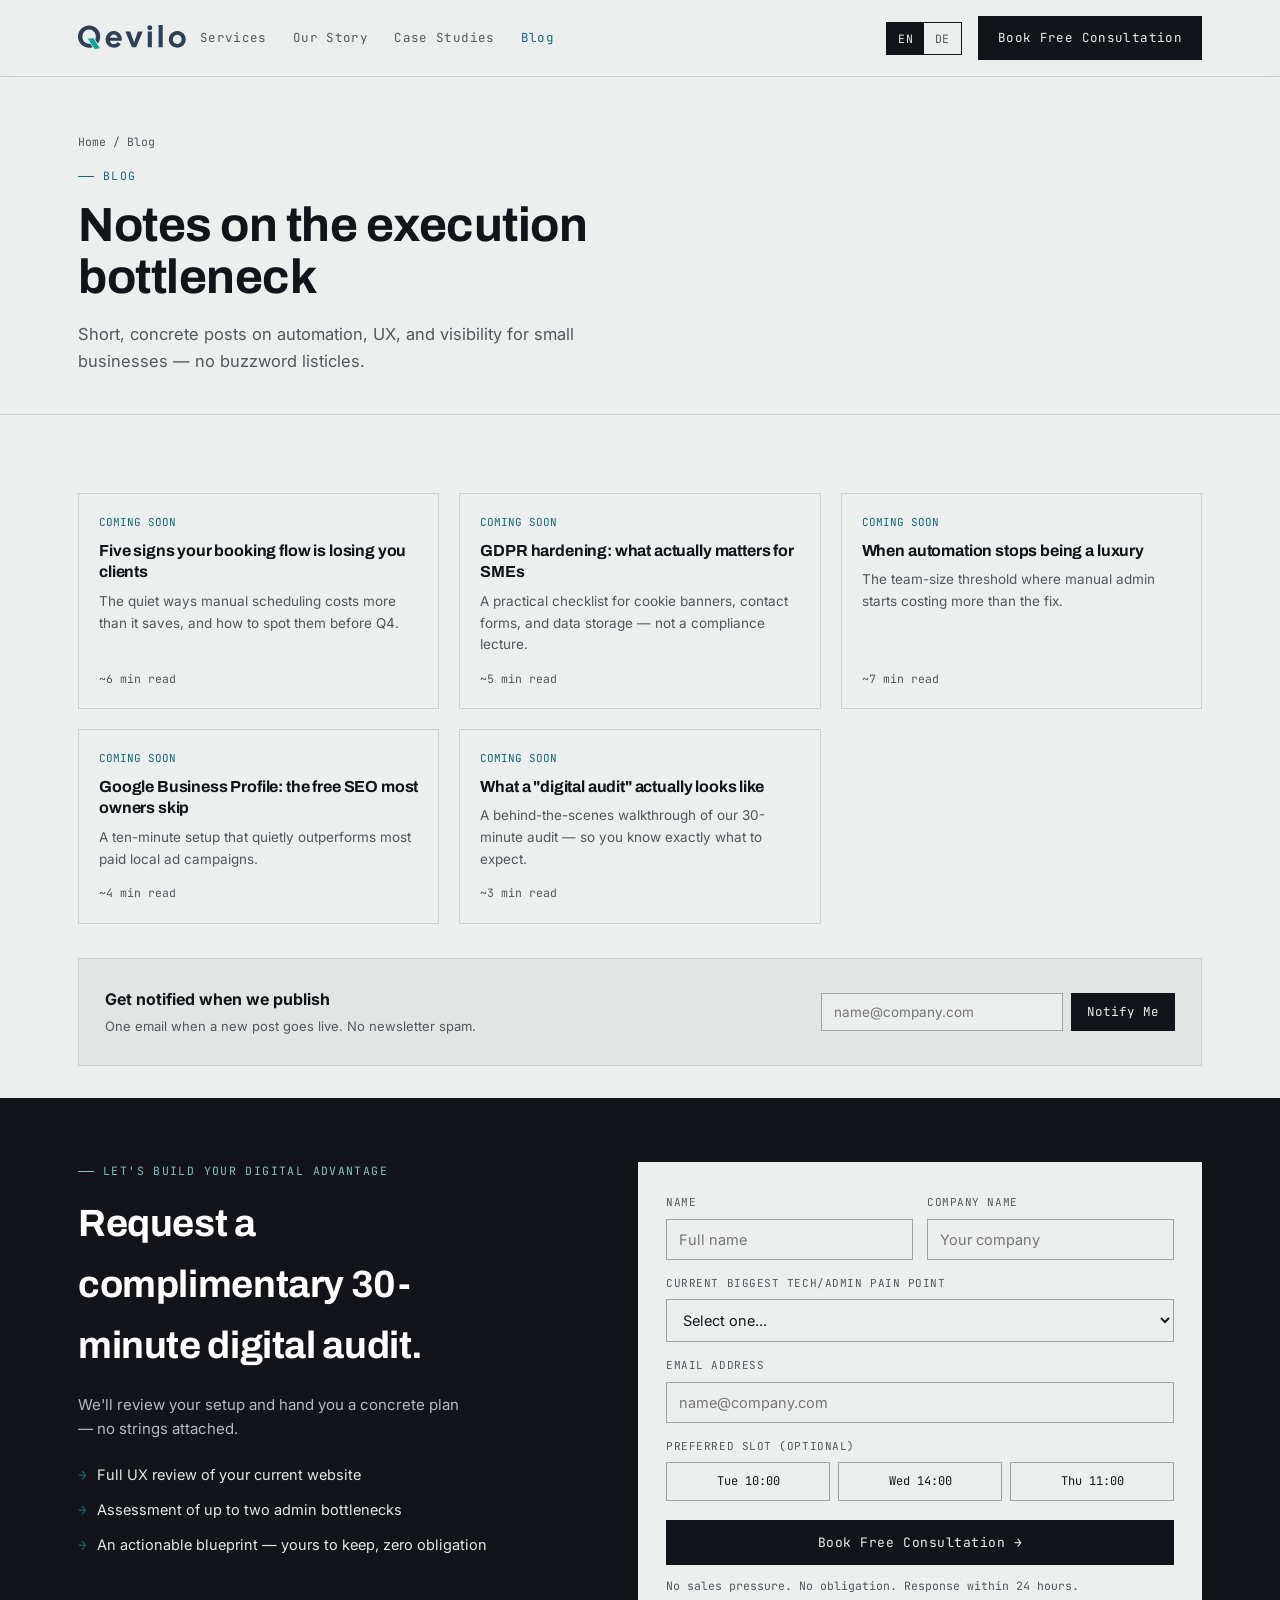
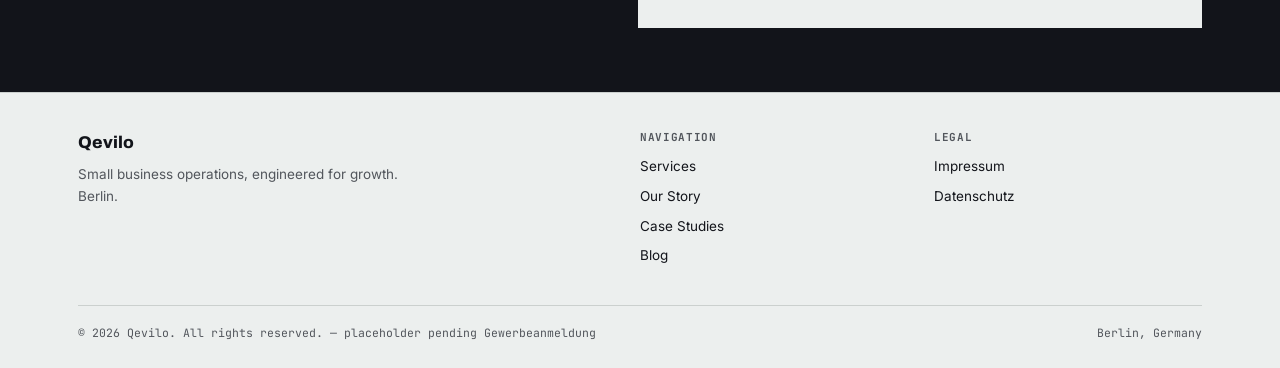
==== commit 42a8ee23: "Update blog.html cal changes" ====
--- a/blog.html
+++ b/blog.html
@@ -361,7 +361,15 @@
                 <div class="slot" data-en-slot="Thu 16.07 · 11:00" data-de-slot="Do 16.07 · 11:00">Thu 11:00</div>
               </div>
             </div>
-            <button type="submit" class="submit-btn" data-en="Secure My Audit →" data-de="Audit jetzt sichern →">Secure My Audit →</button>
+           <button
+type="button"
+class="submit-btn"
+data-cal-link="qevilo/30min"
+data-cal-namespace="30min"
+data-cal-config='{"layout":"month_view","useSlotsViewOnSmallScreen":"true"}'
+>
+Book Free Consultation →
+</button>
             <div class="form-note" data-en="No sales pressure. No obligation. Response within 24 hours." data-de="Kein Verkaufsdruck. Keine Verpflichtung. Antwort innerhalb von 24 Stunden.">No sales pressure. No obligation. Response within 24 hours.</div>
           </form>
           <div class="confirm" id="confirmBox">
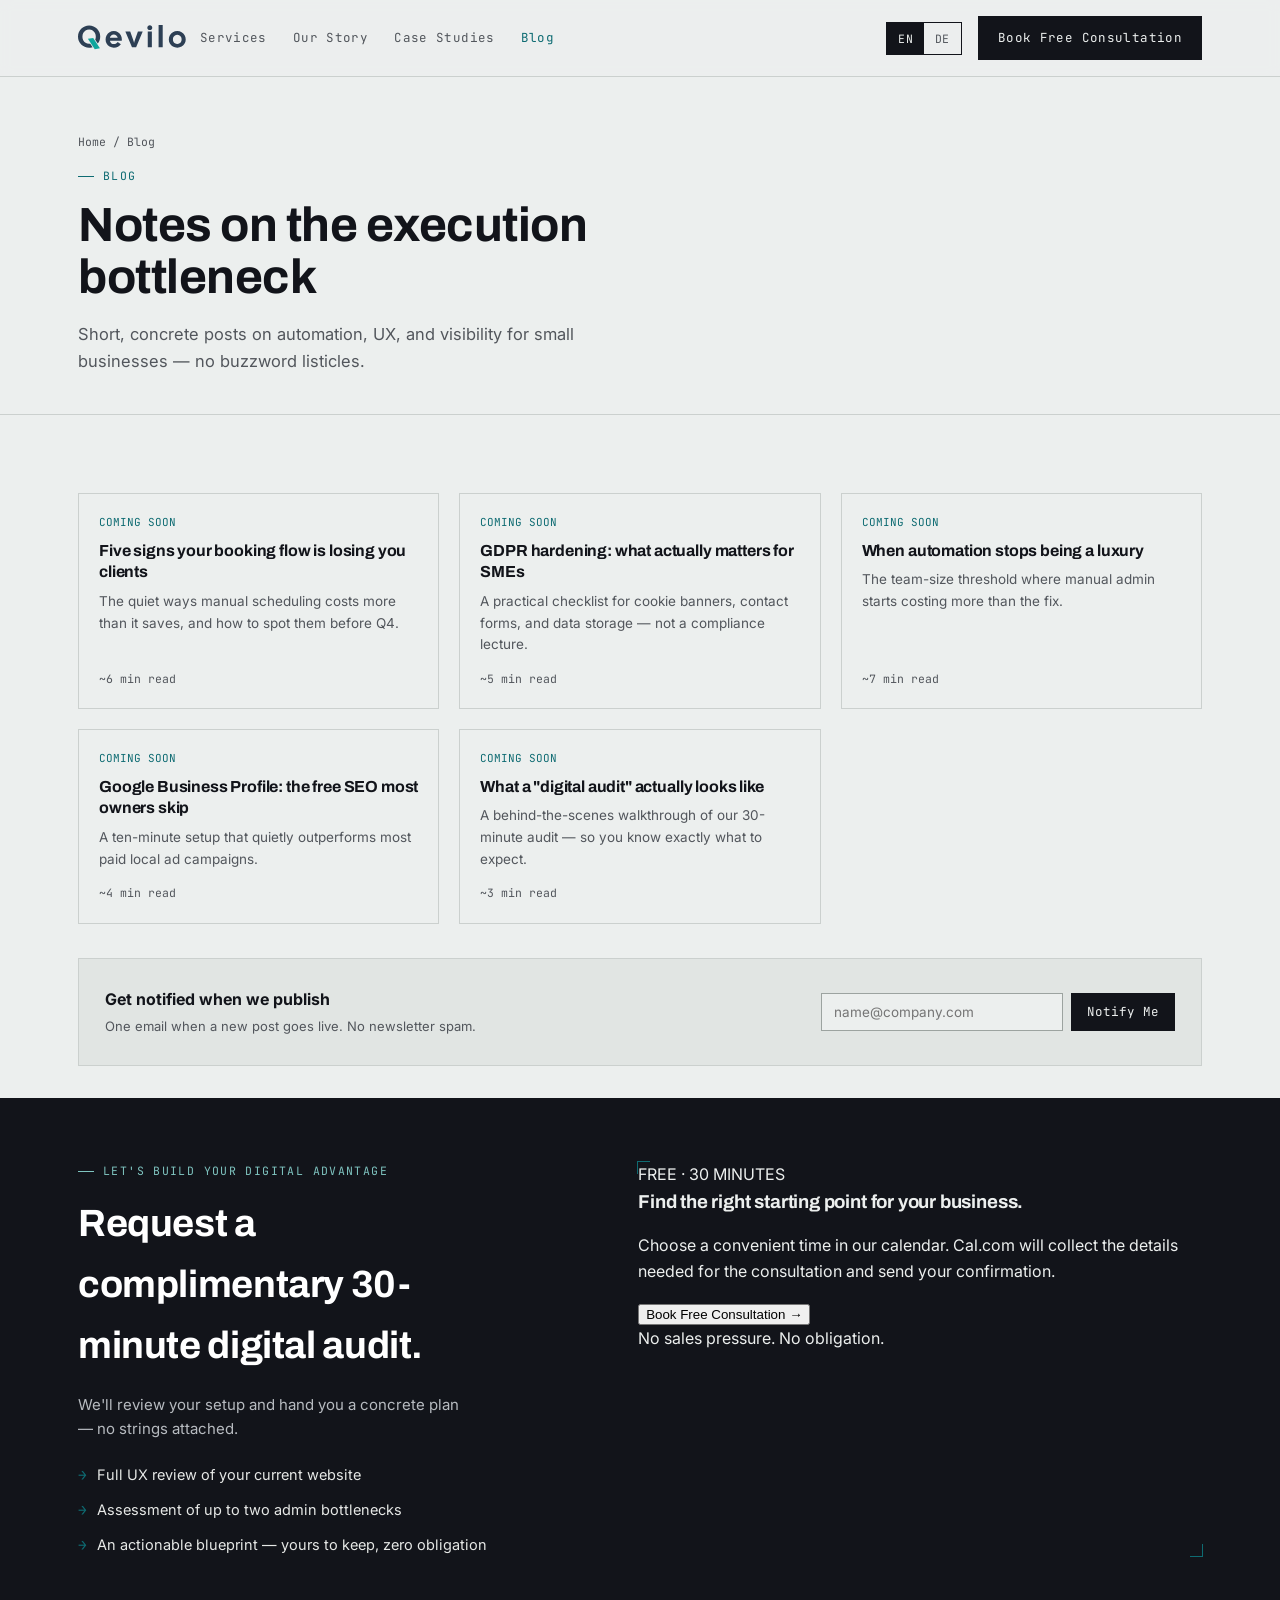
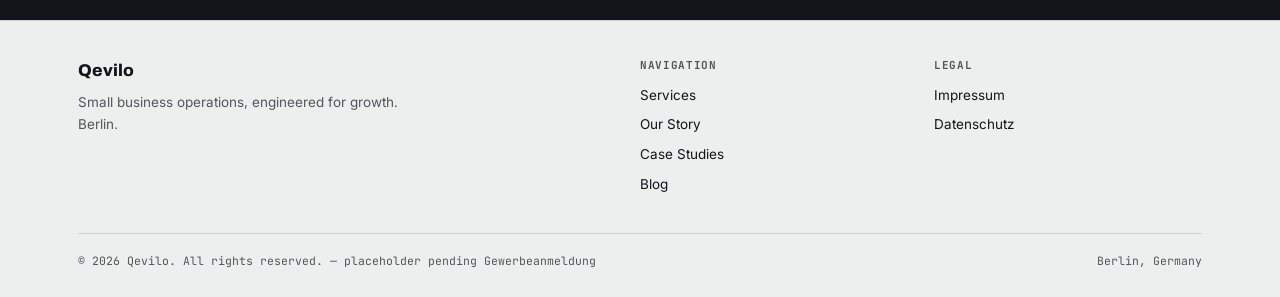
==== commit f862b2d2: "Update blog.html changes needed" ====
--- a/blog.html
+++ b/blog.html
@@ -335,51 +335,50 @@
             <li><span class="ck">→</span><span data-en="An actionable blueprint — yours to keep, zero obligation" data-de="Ein umsetzbarer Plan — für Sie, ganz ohne Verpflichtung">An actionable blueprint — yours to keep, zero obligation</span></li>
           </ul>
         </div>
-        <div class="form-panel">
-          <form id="auditForm">
-            <div class="field-row">
-              <div class="field"><label data-en="Name" data-de="Name">Name</label><input id="fname" type="text" required data-en-ph="Full name" data-de-ph="Vor- und Nachname" placeholder="Full name"></div>
-              <div class="field"><label data-en="Company Name" data-de="Unternehmen">Company Name</label><input id="fcompany" type="text" required data-en-ph="Your company" data-de-ph="Firmenname" placeholder="Your company"></div>
-            </div>
-            <div class="field">
-              <label data-en="Current Biggest Tech/Admin Pain Point" data-de="Größte aktuelle Herausforderung">Current Biggest Tech/Admin Pain Point</label>
-              <select id="fpain" required>
-                <option value="" data-en="Select one..." data-de="Bitte wählen...">Select one...</option>
-                <option data-en="Outdated Website" data-de="Veraltete Webseite">Outdated Website</option>
-                <option data-en="Manual Data Entry" data-de="Manuelle Dateneingabe">Manual Data Entry</option>
-                <option data-en="Disconnected Software" data-de="Getrennte Software-Tools">Disconnected Software</option>
-                <option data-en="Low Visibility / SEO" data-de="Geringe Sichtbarkeit / SEO">Low Visibility / SEO</option>
-                <option data-en="Other" data-de="Sonstiges">Other</option>
-              </select>
-            </div>
-            <div class="field"><label data-en="Email Address" data-de="E-Mail-Adresse">Email Address</label><input id="femail" type="email" required data-en-ph="name@company.com" data-de-ph="name@firma.de" placeholder="name@company.com"></div>
-            <div class="field">
-              <label data-en="Preferred Slot (optional)" data-de="Wunschtermin (optional)">Preferred Slot (optional)</label>
-              <div class="slot-grid">
-                <div class="slot" data-en-slot="Tue 14.07 · 10:00" data-de-slot="Di 14.07 · 10:00">Tue 10:00</div>
-                <div class="slot" data-en-slot="Wed 15.07 · 14:00" data-de-slot="Mi 15.07 · 14:00">Wed 14:00</div>
-                <div class="slot" data-en-slot="Thu 16.07 · 11:00" data-de-slot="Do 16.07 · 11:00">Thu 11:00</div>
-              </div>
-            </div>
-           <button
-type="button"
-class="submit-btn"
-data-cal-link="qevilo/30min"
-data-cal-namespace="30min"
-data-cal-config='{"layout":"month_view","useSlotsViewOnSmallScreen":"true"}'
->
-Book Free Consultation →
-</button>
-            <div class="form-note" data-en="No sales pressure. No obligation. Response within 24 hours." data-de="Kein Verkaufsdruck. Keine Verpflichtung. Antwort innerhalb von 24 Stunden.">No sales pressure. No obligation. Response within 24 hours.</div>
-          </form>
-          <div class="confirm" id="confirmBox">
-            <div class="check">✓</div>
-            <h4 data-en="Audit request received." data-de="Anfrage erhalten.">Audit request received.</h4>
-            <p id="confirmText" data-en="We'll confirm your slot by email within 24 hours." data-de="Wir bestätigen Ihren Termin per E-Mail innerhalb von 24 Stunden.">We'll confirm your slot by email within 24 hours.</p>
-          </div>
-        </div>
-      </div>
-    </div>
+       <div class="consultation-panel bracket">
+  <div
+    class="panel-label"
+    data-en="FREE · 30 MINUTES"
+    data-de="KOSTENLOS · 30 MINUTEN"
+  >
+    FREE · 30 MINUTES
+  </div>
+
+  <h3
+    data-en="Find the right starting point for your business."
+    data-de="Finden Sie den richtigen Ausgangspunkt für Ihr Unternehmen."
+  >
+    Find the right starting point for your business.
+  </h3>
+
+  <p
+    data-en="Choose a convenient time in our calendar. Cal.com will collect the details needed for the consultation and send your confirmation."
+    data-de="Wählen Sie einen passenden Termin in unserem Kalender. Cal.com erfasst die benötigten Angaben und sendet Ihnen die Bestätigung."
+  >
+    Choose a convenient time in our calendar. Cal.com will collect the
+    details needed for the consultation and send your confirmation.
+  </p>
+
+  <button
+    type="button"
+    class="consultation-btn"
+    data-en="Book Free Consultation →"
+    data-de="Kostenlose Beratung buchen →"
+    data-cal-link="qevilo/30min"
+    data-cal-namespace="30min"
+    data-cal-config='{"layout":"month_view","useSlotsViewOnSmallScreen":"true"}'
+  >
+    Book Free Consultation →
+  </button>
+
+  <div
+    class="consultation-note"
+    data-en="No sales pressure. No obligation."
+    data-de="Kein Verkaufsdruck. Keine Verpflichtung."
+  >
+    No sales pressure. No obligation.
+  </div>
+</div>
   </section>
 
 </main>
